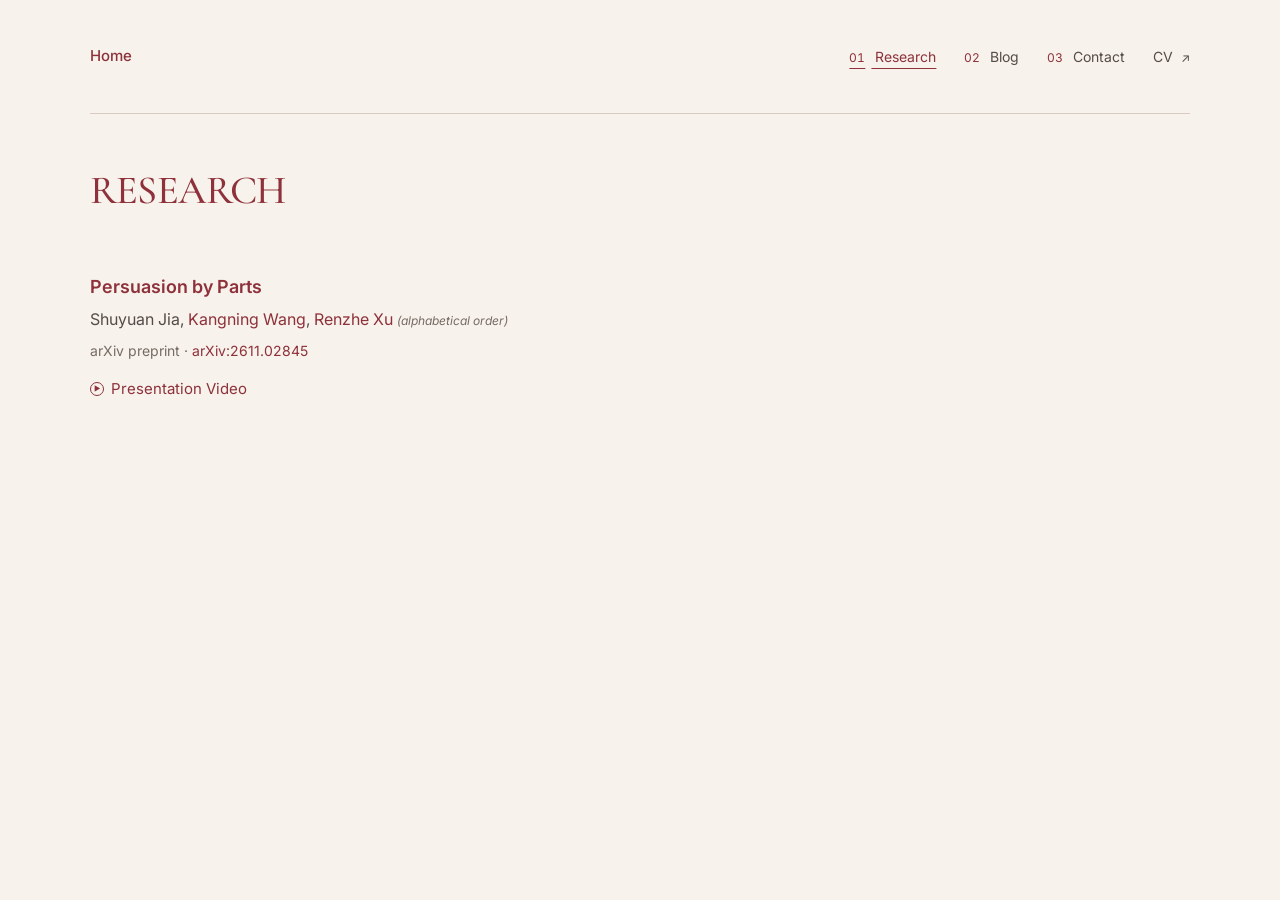
==== research/index.html @ 594ff4d6 "Add files via upload" ====
<!doctype html>
<html lang="en">
<head>
<meta charset="utf-8"><meta name="viewport" content="width=device-width,initial-scale=1">
<title>Research — Shuyuan Jia</title>
<meta name="description" content="Research by Shuyuan Jia. Persuasion by Parts, with Kangning Wang and Renzhe Xu.">
<link rel="preconnect" href="https://fonts.googleapis.com"><link rel="preconnect" href="https://fonts.gstatic.com" crossorigin>
<link href="https://fonts.googleapis.com/css2?family=Cormorant+Garamond:ital,wght@0,400;0,500;0,600;1,400;1,500&family=Inter:wght@400;450;500;600&display=swap" rel="stylesheet">
<link rel="stylesheet" href="/styles.css"><script src="/profile.js" defer></script>
</head>
<body class="research-page">
<a class="skip" href="#main">Skip to content</a>
<div class="page">
<header><a class="home-link" href="/">Home</a><nav aria-label="Main navigation"><a href="/research/" aria-current="page"><span class="nav-number" aria-hidden="true">01</span> Research</a><a href="/blog/"><span class="nav-number" aria-hidden="true">02</span> Blog</a><a href="/contact/"><span class="nav-number" aria-hidden="true">03</span> Contact</a><span class="nav-cv" data-cv-link aria-disabled="true">CV <span aria-hidden="true">↗</span></span></nav></header>
<main id="main" class="inner-page">
<section class="research section" aria-labelledby="research-title">
<div class="research-masthead">
<h1 id="research-title">RESEARCH</h1>
</div>
<div id="works" class="research-works">
<article class="research-work">
<h2><a href="https://arxiv.org/abs/2611.02845">Persuasion by Parts</a></h2>
<p class="research-authors">Shuyuan Jia, <a href="https://people.cs.rutgers.edu/~kn.w/">Kangning Wang</a>, <a href="https://windxrz.github.io/">Renzhe Xu</a>&nbsp;<span class="author-order-note">(alphabetical order)</span></p>
<p class="research-venue">arXiv preprint · <a href="https://arxiv.org/abs/2611.02845">arXiv:2611.02845</a></p>
<p class="research-video"><a class="presentation-link" href="https://drive.google.com/file/d/1ywK8K8lA4Fmbjc2Sxj7SbMHyEewHaCLY/view" target="_blank" rel="noopener noreferrer"><span class="video-play" aria-hidden="true">▶</span><span class="video-label">Presentation Video</span></a></p>
</article>
</div>
</section>
</main>
</div>
</body></html>
---- styles.css ----
:root{--paper:#f7f2eb;--garnet:#8e313b;--ink:#554b49;--muted:#766a64;--line:#d8c9c2;--serif:'Cormorant Garamond',Georgia,serif;--sans:'Inter',Arial,sans-serif}*{box-sizing:border-box}html{scroll-behavior:smooth;scroll-padding-top:32px}body{margin:0;background:var(--paper);color:var(--ink);font:16px/1.65 var(--sans);-webkit-font-smoothing:antialiased}a{color:var(--garnet);text-decoration:none;text-underline-offset:6px;transition:color .18s}a:hover{text-decoration:underline;color:#64212a}a:focus-visible{outline:2px solid var(--garnet);outline-offset:6px}p,h1,h2,h3,h4,figure{margin:0}button,a{-webkit-tap-highlight-color:transparent}.page{max-width:1440px;margin:auto;padding:0 7%}header{min-height:114px;padding:20px 0;border-bottom:1px solid var(--line);display:flex;align-items:center;justify-content:space-between;gap:32px}nav{display:flex;flex-wrap:wrap;justify-content:flex-end;gap:8px 28px}nav a{font-size:14px;color:var(--ink);padding:10px 0;white-space:nowrap}nav a span{font-size:12px;margin-left:4px}.hero{padding-top:70px;display:grid;grid-template-columns:1.35fr 1fr;column-gap:8%;position:relative}.eyebrow{font-size:11px;letter-spacing:2px;display:flex;align-items:center;gap:13px;color:var(--muted);margin:5px 0 23px}.tiny-rule{width:27px;height:1px;background:var(--garnet)}h1{font-family:var(--serif);font-size:clamp(46px,5.3vw,74px);font-weight:400;line-height:1.1;letter-spacing:-1.6px;white-space:nowrap;color:var(--garnet)}h1>span{display:inline;margin-left:0}.identity{margin-top:31px;font-size:15px;line-height:1.8}.identity p:first-child{font-weight:500}.identity p:last-child{font-size:14px;color:var(--muted)}.intro{max-width:460px;margin-top:23px;font-size:17px;line-height:1.75}.portrait{margin-top:54px;max-width:350px;width:100%;justify-self:end}.portrait-mat{padding:13px;border:1px solid var(--line);aspect-ratio: .82}.portrait-placeholder{height:100%;background:#e8ded5;display:flex;align-items:center;justify-content:center;position:relative;overflow:hidden}.portrait-initials{font:italic 110px var(--serif);color:#ad9285;letter-spacing:-9px;margin-top:-15px}.placeholder-label{position:absolute;bottom:26px;left:0;right:0;text-align:center;letter-spacing:2px;font-size:10px;color:#715f56}.portrait img{width:100%;height:100%;object-fit:cover;display:block}figcaption{display:flex;justify-content:space-between;font-size:10px;color:var(--muted);margin-top:13px;letter-spacing:.25px}.hero-bottom{grid-column:1/-1;display:flex;justify-content:space-between;margin-top:66px;padding:22px 0 27px;font-size:10px;letter-spacing:1.4px;color:var(--muted)}.hero-bottom a{color:var(--muted)}.hero-bottom a span{margin-left:20px;font-size:17px}.section{display:grid;grid-template-columns:1fr;gap:28px;border-top:1px solid var(--line);padding:65px 0 70px}h2{font:500 40px/1.2 var(--serif);letter-spacing:-.6px;color:var(--garnet)}h2 em{font-weight:400}.section-heading{display:grid;grid-template-columns:1fr;gap:20px}.section-heading>p{font-size:17px;line-height:1.75;max-width:65ch}.interest-list{display:flex;flex-wrap:wrap;gap:8px 24px;margin-top:33px;font-size:15px;color:var(--garnet)}.interest-list span{border-bottom:1px solid var(--line);padding-bottom:7px}.work-heading{display:flex;justify-content:space-between;align-items:center;gap:16px;margin-top:49px;padding-bottom:16px;border-bottom:1px solid var(--line)}h3{font:500 25px var(--serif);color:var(--ink)}.work-heading>span,.status{font-size:12px;letter-spacing:.5px;color:var(--muted)}.empty-work{display:flex;gap:23px;align-items:start;padding:26px 0 0}.work-index{font:22px var(--serif);color:var(--muted)}h4{font:400 25px/1.3 var(--serif);color:var(--ink)}.empty-work p{font-size:16px;color:var(--muted);margin-top:7px}.status{margin-left:auto;white-space:nowrap;padding-top:9px}.beyond{padding-top:59px;padding-bottom:64px}.beyond-content{display:grid;grid-template-columns:1.2fr 1fr;gap:60px}.beyond h2{font-size:40px}.beyond p{font-size:17px;max-width:60ch;margin-top:22px}.arts-list{padding-top:11px;display:flex;flex-direction:column;justify-content:center}.arts-list>span{padding:12px 0;border-bottom:1px solid var(--line);font:24px var(--serif);color:var(--ink)}.arts-list>span:last-child{border-bottom:0}.arts-list i{display:inline-block;width:40px;font-size:16px;color:var(--garnet)}.contact{padding-top:54px;padding-bottom:58px}.contact h2{font-size:40px}.contact-links{display:flex;gap:110px;margin-top:30px}.detail-label{font-size:13px;letter-spacing:1.2px;color:var(--muted)}.contact-links p{font-size:17px;margin-top:5px}.pending{color:var(--muted)}footer{border-top:1px solid var(--line);display:flex;justify-content:space-between;padding:24px 0 30px;gap:20px;font-size:11px;color:var(--muted)}footer a{color:var(--muted)}.skip{position:fixed;top:-80px;left:20px;background:var(--paper);padding:12px;z-index:10}.skip:focus{top:12px}.work-links{display:flex;gap:20px;font-size:15px;margin-top:12px}
@media(min-width:1440px){.page{padding:0 100px}}@media(max-width:1000px){.page{padding:0 6%}.hero{column-gap:6%;grid-template-columns:1.25fr 1fr}h1{font-size:clamp(40px,5.3vw,58px)}.portrait{margin-top:70px}.section{grid-template-columns:1fr;gap:26px}.section-heading{gap:25px}h2{font-size:38px}.status{display:none}.contact h2{font-size:38px}.beyond-content{gap:30px}.contact-links{gap:60px}}@media(max-width:700px){.page{padding:0 7%}header{height:auto;min-height:108px;align-items:start;flex-direction:column;gap:7px;justify-content:center;padding:18px 0}nav{gap:0 24px;width:100%;justify-content:flex-start}nav a{font-size:14px;padding:10px 0}.hero{padding-top:40px;grid-template-columns:1fr}.eyebrow{font-size:10px;margin-bottom:25px}h1{font-size:clamp(36px,9.5vw,56px);letter-spacing:-1px}h1>span{margin-left:0}.identity{margin-top:28px;font-size:15px}.identity p:last-child{font-size:13px;max-width:310px}.intro{font-size:16px;max-width:470px;margin-top:20px}.portrait{width:72%;max-width:300px;margin-top:32px;margin-right:5px}.portrait-mat{aspect-ratio:.9}.portrait-initials{font-size:90px}.hero-bottom{margin-top:32px;padding:22px 0;font-size:8px;letter-spacing:.7px}.hero-bottom>span{max-width:140px}.hero-bottom a{align-self:center}.hero-bottom a span{margin-left:7px}.section{grid-template-columns:1fr;gap:25px;padding:35px 0 42px}.section-heading{grid-template-columns:1fr;gap:22px}h2{font-size:34px}.section-heading>p{font-size:17px;max-width:65ch}.interest-list{margin-top:25px;font-size:15px;gap:10px 19px}.work-heading{margin-top:33px}.work-heading>span{font-size:12px;letter-spacing:0}.work-heading{flex-wrap:wrap}.empty-work{gap:15px;padding-top:22px}h4{font-size:24px}.empty-work p{font-size:16px}.beyond-content{grid-template-columns:1fr;gap:22px}.beyond h2{font-size:34px}.beyond p{font-size:17px;max-width:60ch}.arts-list{padding:0}.arts-list>span{font-size:25px}.contact h2{font-size:34px;max-width:100%}.contact-links{gap:30px;justify-content:space-between;flex-wrap:wrap}.contact-links p{font-size:17px}footer{flex-wrap:wrap;font-size:10px;gap:10px 20px}footer>span:nth-child(2){display:none}}
@media(prefers-reduced-motion:reduce){html{scroll-behavior:auto}*{transition:none!important}}

nav a[aria-current="page"]{color:var(--garnet);text-decoration:underline;text-decoration-thickness:1px}
.inner-page{min-height:65vh;padding-top:34px}.inner-page .section{border-top:0;padding-top:18px}.inner-page h1{font:500 40px/1.2 var(--serif);letter-spacing:-.6px;white-space:normal;color:var(--garnet)}
@media(max-width:700px){.inner-page{padding-top:22px}.inner-page h1{font-size:34px}}

.home-link{flex-shrink:0;font-size:15px;font-weight:500;padding:10px 0;color:var(--garnet)}
.home-link[aria-current="page"]{text-decoration:underline;text-decoration-thickness:1px;text-underline-offset:6px}

nav a .nav-number{margin:0 6px 0 0;color:var(--garnet);font-size:12px;font-variant-numeric:tabular-nums}

/* A stable left-aligned introduction with a portrait at its opening. */
.home{--home-header:80px;--home-inset:clamp(24px,4svh,40px);--portrait-width:clamp(190px,19vw,270px);--name-size:clamp(46px,5.3vw,74px);--intro-gap:30px}
.home .page{min-height:100vh;min-height:100svh;display:flex;flex-direction:column}
.home header{min-height:var(--home-header);padding:12px 0;flex-shrink:0}
.home main{flex:1;padding:var(--home-inset) 0 28px}
.home .hero{display:grid;grid-template-columns:minmax(0,1fr) var(--portrait-width);column-gap:clamp(32px,4vw,64px);align-items:start;width:100%;padding:0;position:relative}
.home .hero-copy{display:block;max-width:none;min-width:0}
.home .hero-heading{padding:0}
.home h1{font-size:var(--name-size)}
.home .biography{font-size:16px;line-height:1.6;margin:var(--intro-gap) 0 0;overflow-wrap:break-word}
.home .biography .bio-greeting{font:400 17px/1.6 var(--sans);margin:0 0 16px}
.home .biography h2{font:500 17px/1.5 var(--sans);letter-spacing:0;color:var(--garnet);margin-bottom:8px}
.home .biography p+p{margin-top:10px}
.home .biography strong{font-family:inherit;font-size:inherit;font-weight:600;color:var(--ink)}
.home .biography section+section{margin-top:24px}
.home .portrait{position:static;width:100%;max-width:none;margin:calc(var(--name-size)*1.1 + var(--intro-gap)) 0 0;align-self:start}
.home .portrait-mat{aspect-ratio:auto;padding:0;border:1px solid var(--line)}
.home .portrait img{display:block;width:100%;height:auto;object-fit:contain}
.home .portrait-initials{font-size:clamp(72px,10svh,104px);letter-spacing:-5px;margin-top:0}
.home .bio-contact{display:flex;align-items:baseline;flex-wrap:wrap;gap:8px 18px;margin-top:22px;padding:0;border:0;font-size:16px;line-height:1.6}
.home .bio-contact-label{font-size:14px;color:var(--muted)}
.home .bio-contact a{overflow-wrap:anywhere;text-decoration:underline;text-decoration-color:var(--line);text-decoration-thickness:1px}
.home .bio-contact a:hover{text-decoration-color:currentColor}
@media(min-width:701px) and (max-height:700px){
 .home{--home-header:68px;--home-inset:20px;--portrait-width:190px;--intro-gap:28px}
 .home header{padding:8px 0}
 .home .biography{line-height:1.5}
}
@media(min-width:701px) and (max-width:1000px){.home{--portrait-width:180px;--name-size:clamp(40px,5.3vw,58px)}}
@media(max-width:700px){
 .home{--name-size:clamp(36px,9.5vw,56px);--intro-gap:28px}
 .home header{min-height:0;padding:16px 0;gap:4px}
 .home main{padding:24px 0}
 .home .hero{grid-template-columns:1fr}
 .home .portrait{width:190px;max-width:60%;margin:28px 0 0 auto}
}

/* Research keeps its heading and quiet marginal note apart from the work list. */
.research-page .research-masthead{display:grid;grid-template-columns:minmax(0,1fr) auto;align-items:baseline;gap:20px 48px}
.research-page .research-note{max-width:30ch;color:var(--muted);font-size:14px;font-style:italic;font-weight:400;line-height:1.6}
.research-page .research-works{margin-top:32px}
.research-page .research-work{padding:0 0 28px;max-width:78ch;overflow-wrap:break-word}
.research-page .research-work+.research-work{padding-top:28px;border-top:1px solid var(--line)}
.research-page .research-work h2{font:600 18px/1.45 var(--sans);letter-spacing:0;color:var(--garnet)}
.research-page .research-authors{font:400 16px/1.7 var(--sans);margin-top:6px;color:var(--ink)}
.research-page .research-venue{font:400 14px/1.7 var(--sans);margin-top:6px;color:var(--muted)}
@media(max-width:600px){
 .research-page .research-masthead{grid-template-columns:minmax(0,1fr);gap:14px}
 .research-page .research-note{justify-self:end;text-align:right}
 .research-page .research-works{margin-top:28px}
}

nav .nav-cv{display:inline-block;align-self:center;font:400 14px/1.65 var(--sans);color:var(--ink);padding:10px 0;white-space:nowrap}
nav .nav-cv>span{font-size:12px;margin-left:4px}

.research-page .research-video{margin-top:10px;font:400 15px/1.7 var(--sans)}
.research-page .presentation-link{display:inline-flex;align-items:center;gap:7px;color:var(--garnet)}
.research-page .video-play{display:inline-flex;align-items:center;justify-content:center;flex:none;box-sizing:border-box;width:14px;height:14px;border:1px solid currentColor;border-radius:50%;font:400 7px/1 var(--sans);padding-left:1px}

.research-page .presentation-link:hover,.research-page .presentation-link:focus-visible{text-decoration:none}
.research-page .presentation-link:hover .video-label,.research-page .presentation-link:focus-visible .video-label{text-decoration:underline}

.research-page .author-order-note{font-size:12px;font-weight:400;font-style:italic;color:var(--muted);white-space:nowrap}
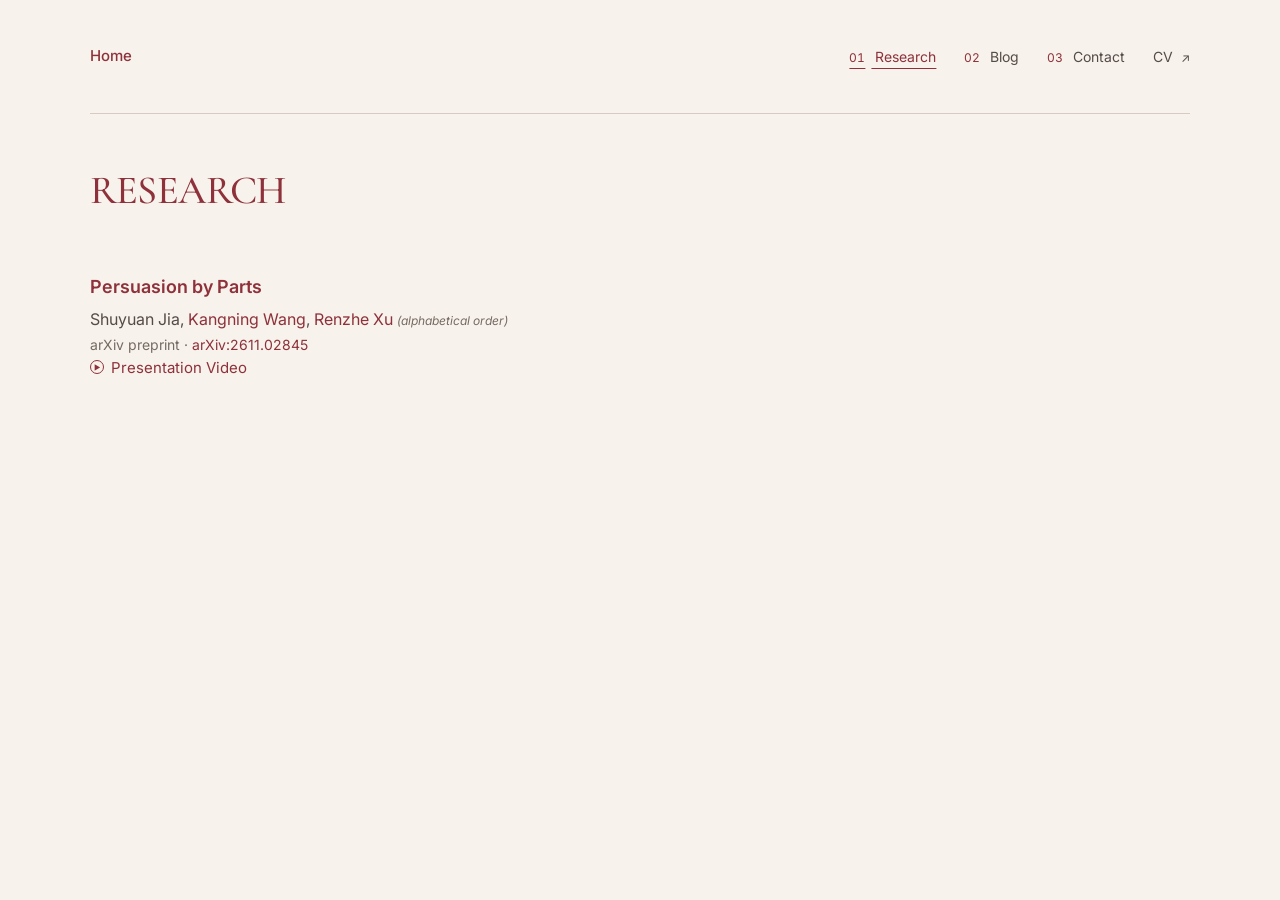
==== commit 68de95f2: "Add files via upload" ====
--- a/research/index.html
+++ b/research/index.html
@@ -18,11 +18,13 @@
 <h1 id="research-title">RESEARCH</h1>
 </div>
 <div id="works" class="research-works">
-<article class="research-work">
-<h2><a href="https://arxiv.org/abs/2611.02845">Persuasion by Parts</a></h2>
+<article class="research-work" aria-labelledby="paper-title-1">
+<h2 id="paper-title-1"><a href="https://arxiv.org/abs/2611.02845">Persuasion by Parts</a></h2>
+<div class="paper-details">
 <p class="research-authors">Shuyuan Jia, <a href="https://people.cs.rutgers.edu/~kn.w/">Kangning Wang</a>, <a href="https://windxrz.github.io/">Renzhe Xu</a>&nbsp;<span class="author-order-note">(alphabetical order)</span></p>
 <p class="research-venue">arXiv preprint · <a href="https://arxiv.org/abs/2611.02845">arXiv:2611.02845</a></p>
 <p class="research-video"><a class="presentation-link" href="https://drive.google.com/file/d/1ywK8K8lA4Fmbjc2Sxj7SbMHyEewHaCLY/view" target="_blank" rel="noopener noreferrer"><span class="video-play" aria-hidden="true">▶</span><span class="video-label">Presentation Video</span></a></p>
+</div>
 </article>
 </div>
 </section>
--- a/styles.css
+++ b/styles.css
@@ -52,11 +52,11 @@
 .research-page .research-masthead{display:grid;grid-template-columns:minmax(0,1fr) auto;align-items:baseline;gap:20px 48px}
 .research-page .research-note{max-width:30ch;color:var(--muted);font-size:14px;font-style:italic;font-weight:400;line-height:1.6}
 .research-page .research-works{margin-top:32px}
-.research-page .research-work{padding:0 0 28px;max-width:78ch;overflow-wrap:break-word}
+.research-page .research-work{display:grid;row-gap:6px;padding:0 0 28px;max-width:78ch;overflow-wrap:break-word}
 .research-page .research-work+.research-work{padding-top:28px;border-top:1px solid var(--line)}
 .research-page .research-work h2{font:600 18px/1.45 var(--sans);letter-spacing:0;color:var(--garnet)}
-.research-page .research-authors{font:400 16px/1.7 var(--sans);margin-top:6px;color:var(--ink)}
-.research-page .research-venue{font:400 14px/1.7 var(--sans);margin-top:6px;color:var(--muted)}
+.research-page .research-authors{font:400 16px/1.7 var(--sans);color:var(--ink)}
+.research-page .research-venue{font:400 14px/1.4 var(--sans);color:var(--muted)}
 @media(max-width:600px){
  .research-page .research-masthead{grid-template-columns:minmax(0,1fr);gap:14px}
  .research-page .research-note{justify-self:end;text-align:right}
@@ -66,7 +66,7 @@
 nav .nav-cv{display:inline-block;align-self:center;font:400 14px/1.65 var(--sans);color:var(--ink);padding:10px 0;white-space:nowrap}
 nav .nav-cv>span{font-size:12px;margin-left:4px}
 
-.research-page .research-video{margin-top:10px;font:400 15px/1.7 var(--sans)}
+.research-page .research-video{display:flex;font:400 15px/1.4 var(--sans)}
 .research-page .presentation-link{display:inline-flex;align-items:center;gap:7px;color:var(--garnet)}
 .research-page .video-play{display:inline-flex;align-items:center;justify-content:center;flex:none;box-sizing:border-box;width:14px;height:14px;border:1px solid currentColor;border-radius:50%;font:400 7px/1 var(--sans);padding-left:1px}
 
@@ -74,3 +74,7 @@
 .research-page .presentation-link:hover .video-label,.research-page .presentation-link:focus-visible .video-label{text-decoration:underline}
 
 .research-page .author-order-note{font-size:12px;font-weight:400;font-style:italic;color:var(--muted);white-space:nowrap}
+
+/* The paper owns its hierarchy; metadata rows share one compact rhythm. */
+.research-page .paper-details{display:grid;row-gap:2px;min-width:0}
+.research-page .paper-details>p{margin:0}
